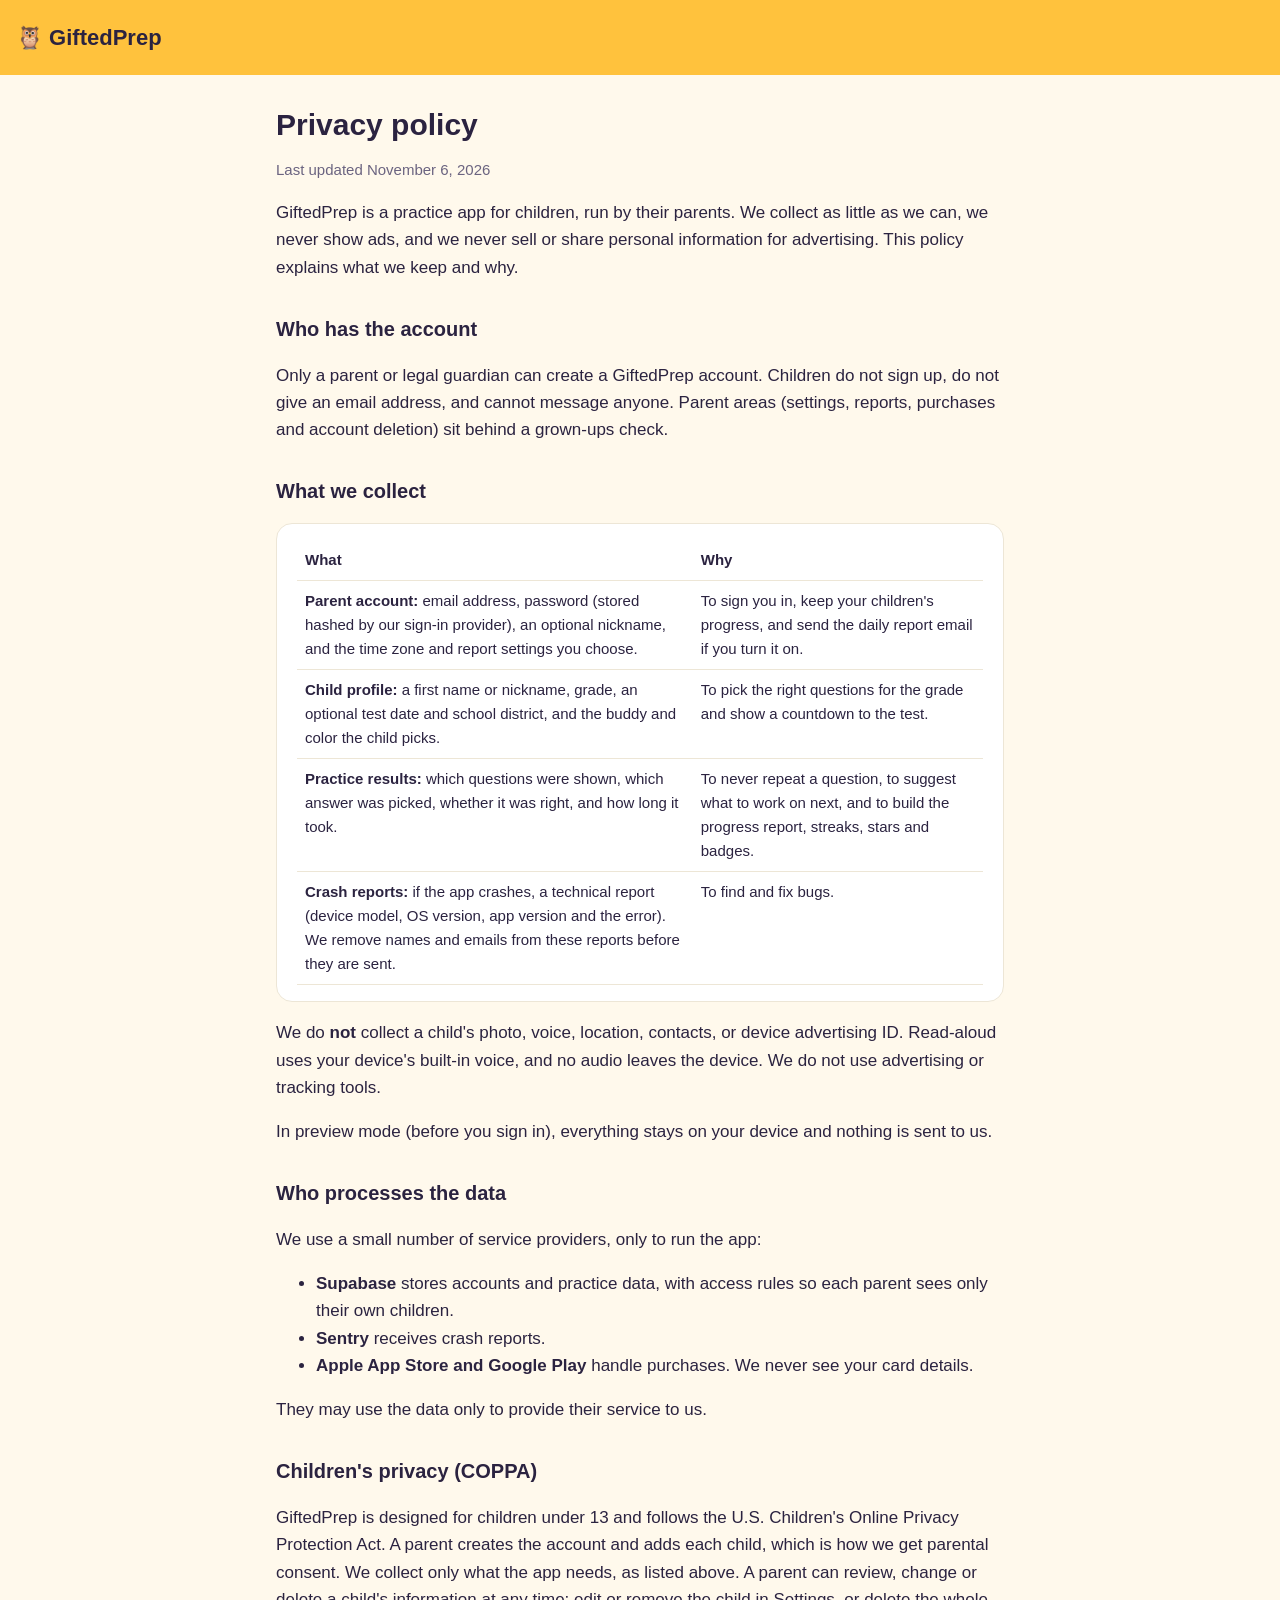
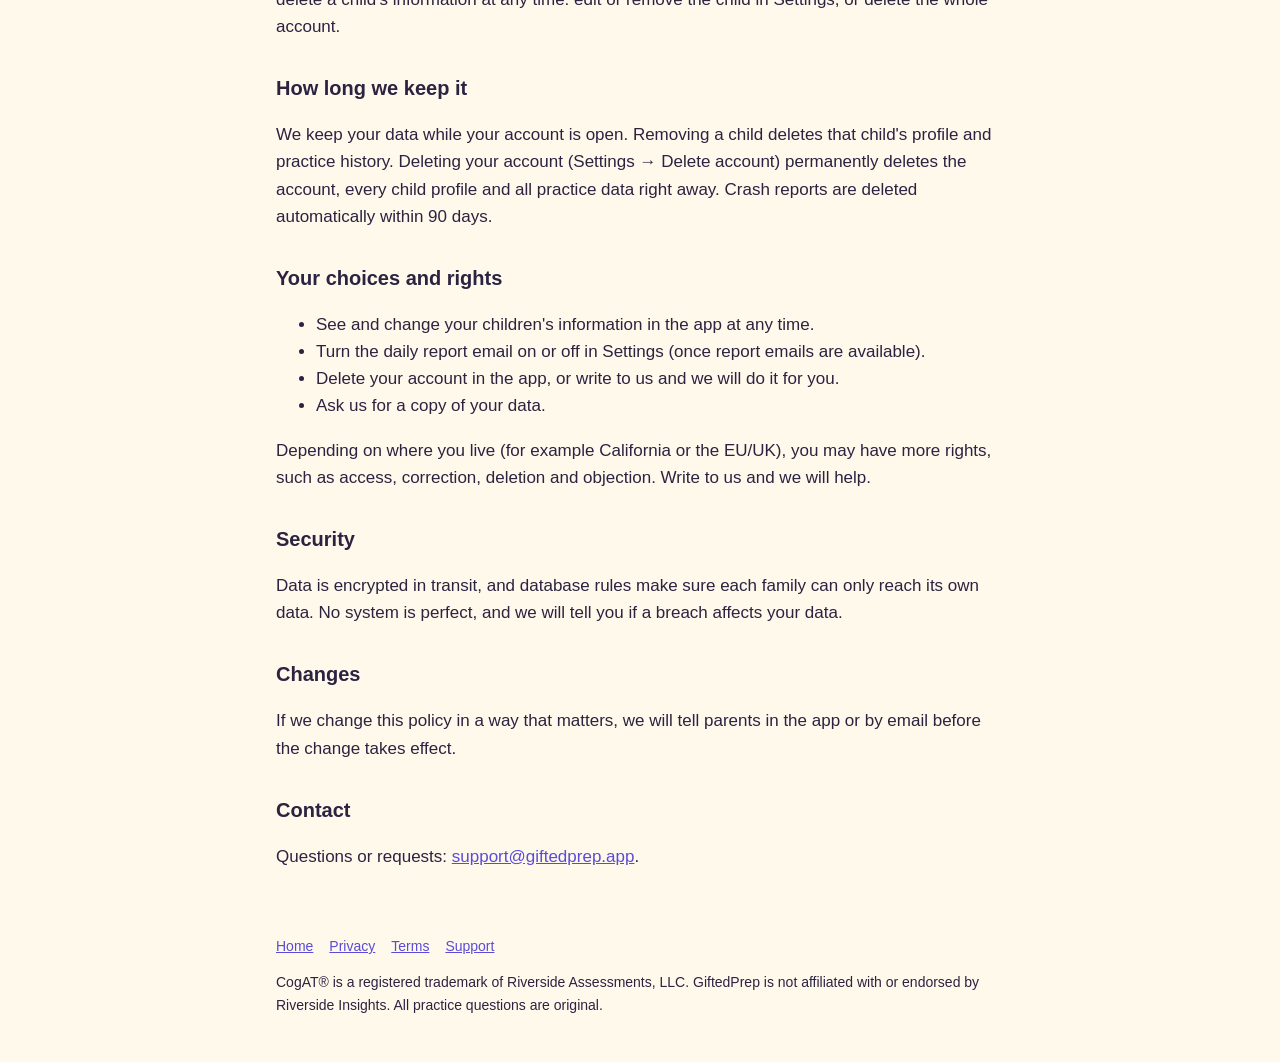
==== privacy.html @ 0c49244e "GiftedPrep public pages: home, privacy, terms, support Co-Authored-By: Claude Opus 5.5 <noreply@anth" ====
<!doctype html><html lang="en"><head><meta charset="utf-8"><meta name="viewport" content="width=device-width, initial-scale=1"><link rel="stylesheet" href="style.css"><title>GiftedPrep privacy policy</title></head><body><header><a href="index.html">🦉 GiftedPrep</a></header><main>
<h1>Privacy policy</h1>
<p class="muted">Last updated November 6, 2026</p>
<p>GiftedPrep is a practice app for children, run by their parents. We collect as little as we can, we never show ads, and we never sell or share personal information for advertising. This policy explains what we keep and why.</p>

<h2>Who has the account</h2>
<p>Only a parent or legal guardian can create a GiftedPrep account. Children do not sign up, do not give an email address, and cannot message anyone. Parent areas (settings, reports, purchases and account deletion) sit behind a grown-ups check.</p>

<h2>What we collect</h2>
<div class="card"><table>
<tr><th>What</th><th>Why</th></tr>
<tr><td><b>Parent account:</b> email address, password (stored hashed by our sign-in provider), an optional nickname, and the time zone and report settings you choose.</td><td>To sign you in, keep your children's progress, and send the daily report email if you turn it on.</td></tr>
<tr><td><b>Child profile:</b> a first name or nickname, grade, an optional test date and school district, and the buddy and color the child picks.</td><td>To pick the right questions for the grade and show a countdown to the test.</td></tr>
<tr><td><b>Practice results:</b> which questions were shown, which answer was picked, whether it was right, and how long it took.</td><td>To never repeat a question, to suggest what to work on next, and to build the progress report, streaks, stars and badges.</td></tr>
<tr><td><b>Crash reports:</b> if the app crashes, a technical report (device model, OS version, app version and the error). We remove names and emails from these reports before they are sent.</td><td>To find and fix bugs.</td></tr>
</table></div>
<p>We do <b>not</b> collect a child's photo, voice, location, contacts, or device advertising ID. Read-aloud uses your device's built-in voice, and no audio leaves the device. We do not use advertising or tracking tools.</p>
<p>In preview mode (before you sign in), everything stays on your device and nothing is sent to us.</p>

<h2>Who processes the data</h2>
<p>We use a small number of service providers, only to run the app:</p>
<ul>
<li><b>Supabase</b> stores accounts and practice data, with access rules so each parent sees only their own children.</li>
<li><b>Sentry</b> receives crash reports.</li>
<li><b>Apple App Store and Google Play</b> handle purchases. We never see your card details.</li>
</ul>
<p>They may use the data only to provide their service to us.</p>

<h2>Children's privacy (COPPA)</h2>
<p>GiftedPrep is designed for children under 13 and follows the U.S. Children's Online Privacy Protection Act. A parent creates the account and adds each child, which is how we get parental consent. We collect only what the app needs, as listed above. A parent can review, change or delete a child's information at any time: edit or remove the child in Settings, or delete the whole account.</p>

<h2>How long we keep it</h2>
<p>We keep your data while your account is open. Removing a child deletes that child's profile and practice history. Deleting your account (Settings → Delete account) permanently deletes the account, every child profile and all practice data right away. Crash reports are deleted automatically within 90 days.</p>

<h2>Your choices and rights</h2>
<ul>
<li>See and change your children's information in the app at any time.</li>
<li>Turn the daily report email on or off in Settings (once report emails are available).</li>
<li>Delete your account in the app, or write to us and we will do it for you.</li>
<li>Ask us for a copy of your data.</li>
</ul>
<p>Depending on where you live (for example California or the EU/UK), you may have more rights, such as access, correction, deletion and objection. Write to us and we will help.</p>

<h2>Security</h2>
<p>Data is encrypted in transit, and database rules make sure each family can only reach its own data. No system is perfect, and we will tell you if a breach affects your data.</p>

<h2>Changes</h2>
<p>If we change this policy in a way that matters, we will tell parents in the app or by email before the change takes effect.</p>

<h2>Contact</h2>
<p>Questions or requests: <a href="mailto:support@giftedprep.app">support@giftedprep.app</a>.</p>
</main><footer><nav><a href="index.html">Home</a><a href="privacy.html">Privacy</a><a href="terms.html">Terms</a><a href="support.html">Support</a></nav><p>CogAT® is a registered trademark of Riverside Assessments, LLC. GiftedPrep is not affiliated with or endorsed by Riverside Insights. All practice questions are original.</p></footer></body></html>
---- style.css ----
:root { --bg: #FFF9EC; --surface: #fff; --ink: #2B2340; --muted: #6B6480; --accent: #5B4BD6; --yellow: #FFC23D; --border: #EDE6D6; }
* { box-sizing: border-box; }
body { margin: 0; background: var(--bg); color: var(--ink); font: 17px/1.6 -apple-system, BlinkMacSystemFont, "Segoe UI", Roboto, sans-serif; }
header { background: var(--yellow); padding: 20px 16px; }
header a { color: var(--ink); text-decoration: none; font-weight: 800; font-size: 22px; }
main { max-width: 760px; margin: 0 auto; padding: 24px 16px 48px; }
h1 { font-size: 30px; line-height: 1.2; margin: 8px 0 4px; }
h2 { font-size: 20px; margin: 32px 0 8px; }
p, li { color: var(--ink); }
.muted { color: var(--muted); font-size: 15px; }
a { color: var(--accent); }
.card { background: var(--surface); border: 1px solid var(--border); border-radius: 16px; padding: 16px 20px; margin: 16px 0; }
table { border-collapse: collapse; width: 100%; font-size: 15px; }
th, td { text-align: left; vertical-align: top; padding: 8px; border-bottom: 1px solid var(--border); }
footer { max-width: 760px; margin: 0 auto; padding: 0 16px 32px; color: var(--muted); font-size: 14px; }
nav a { margin-right: 16px; }
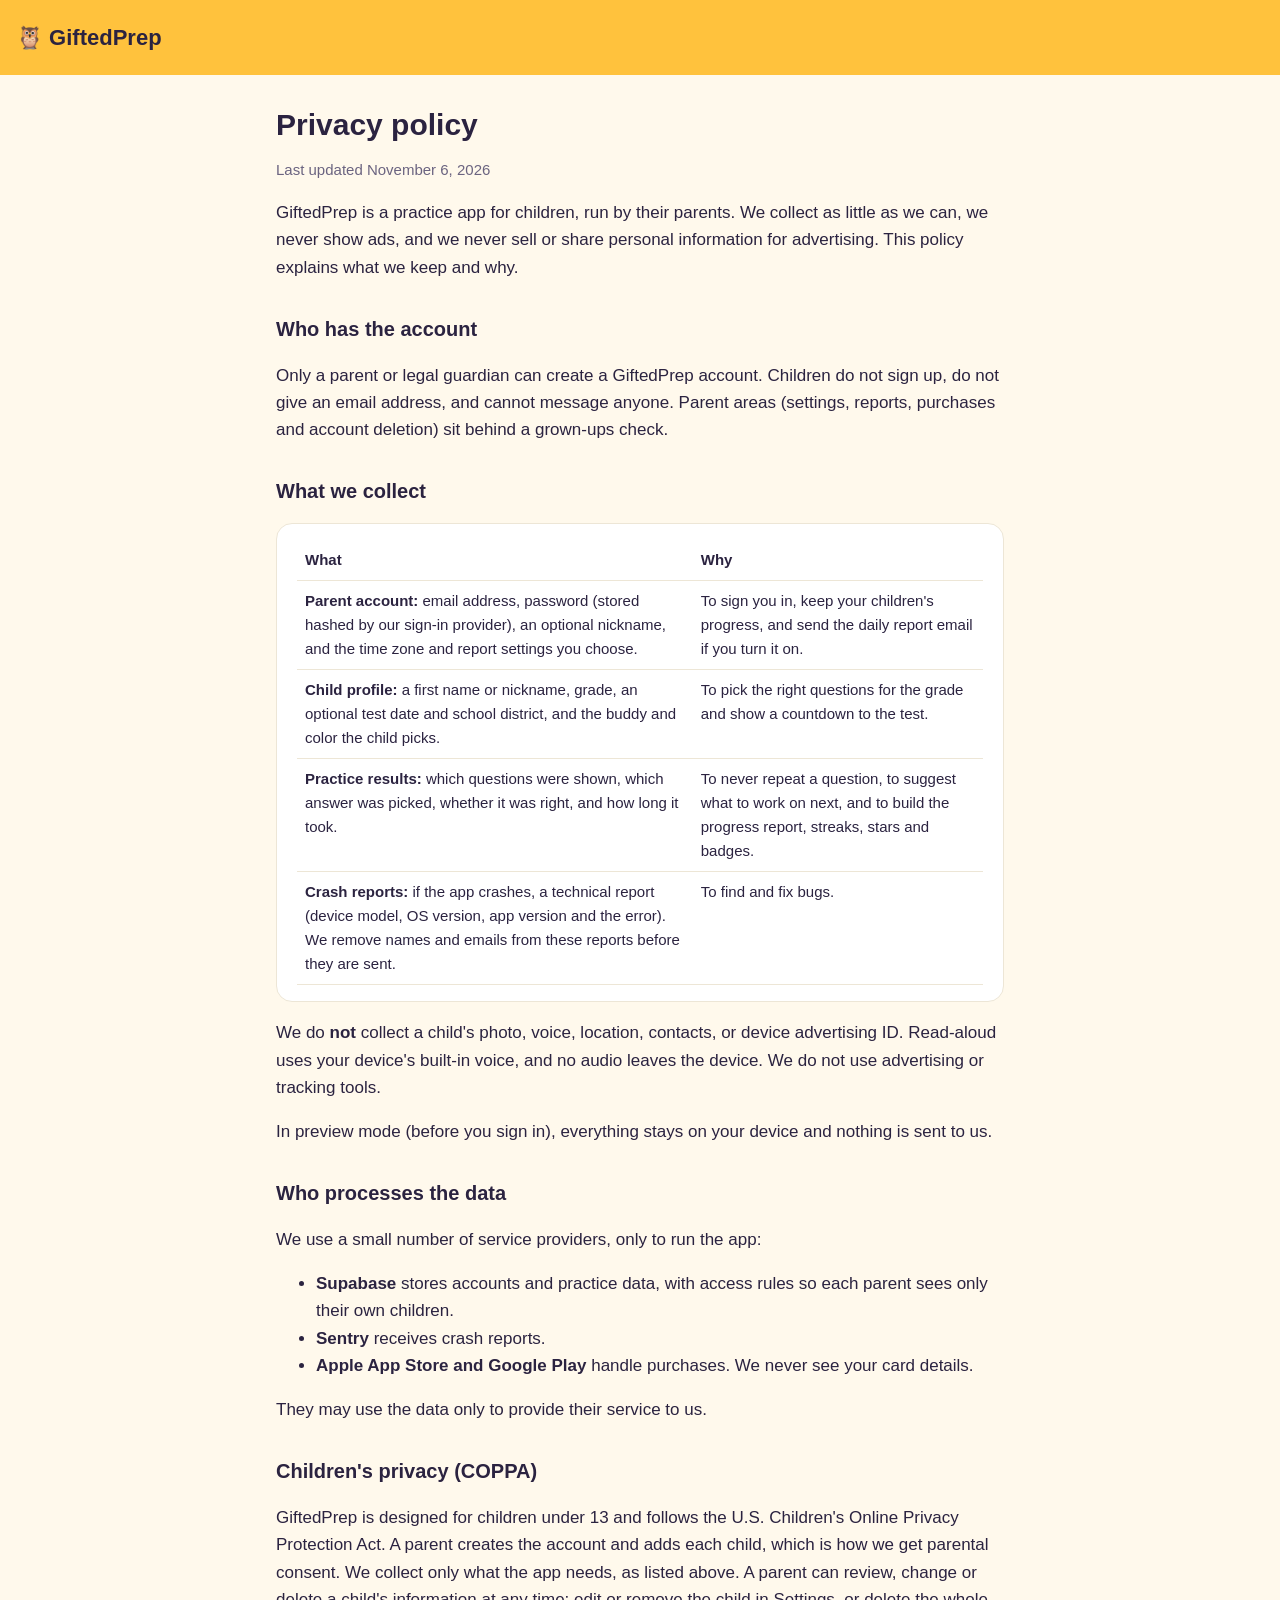
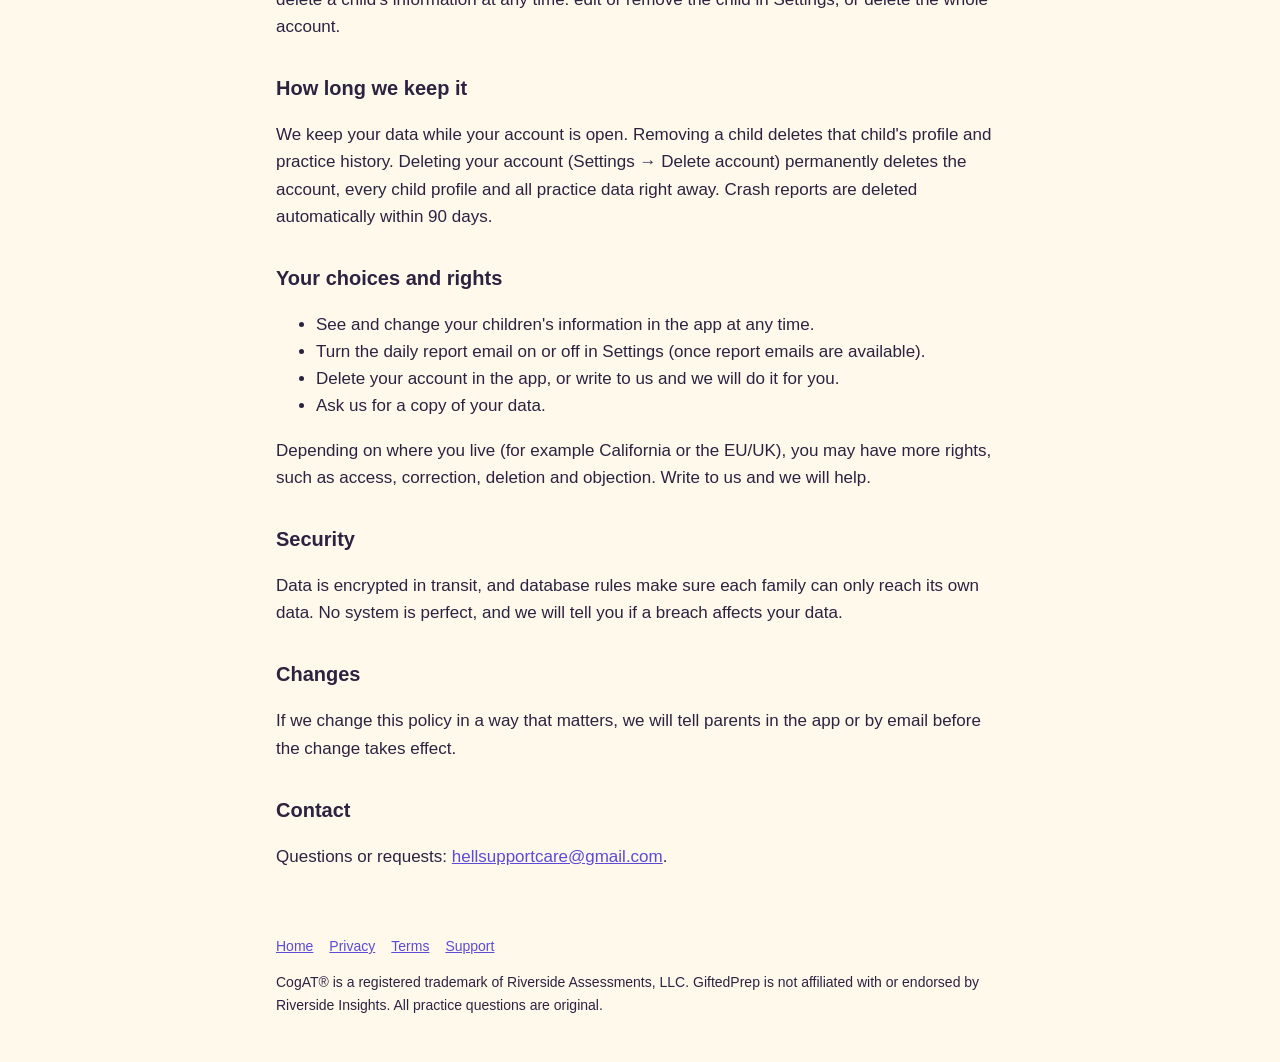
==== commit 9417e70b: "Support email: hellsupportcare@gmail.com Co-Authored-By: Claude Opus 5.5 <noreply@anthropic.com> Cla" ====
--- a/privacy.html
+++ b/privacy.html
@@ -48,5 +48,5 @@
 <p>If we change this policy in a way that matters, we will tell parents in the app or by email before the change takes effect.</p>
 
 <h2>Contact</h2>
-<p>Questions or requests: <a href="mailto:support@giftedprep.app">support@giftedprep.app</a>.</p>
+<p>Questions or requests: <a href="mailto:hellsupportcare@gmail.com">hellsupportcare@gmail.com</a>.</p>
 </main><footer><nav><a href="index.html">Home</a><a href="privacy.html">Privacy</a><a href="terms.html">Terms</a><a href="support.html">Support</a></nav><p>CogAT® is a registered trademark of Riverside Assessments, LLC. GiftedPrep is not affiliated with or endorsed by Riverside Insights. All practice questions are original.</p></footer></body></html>
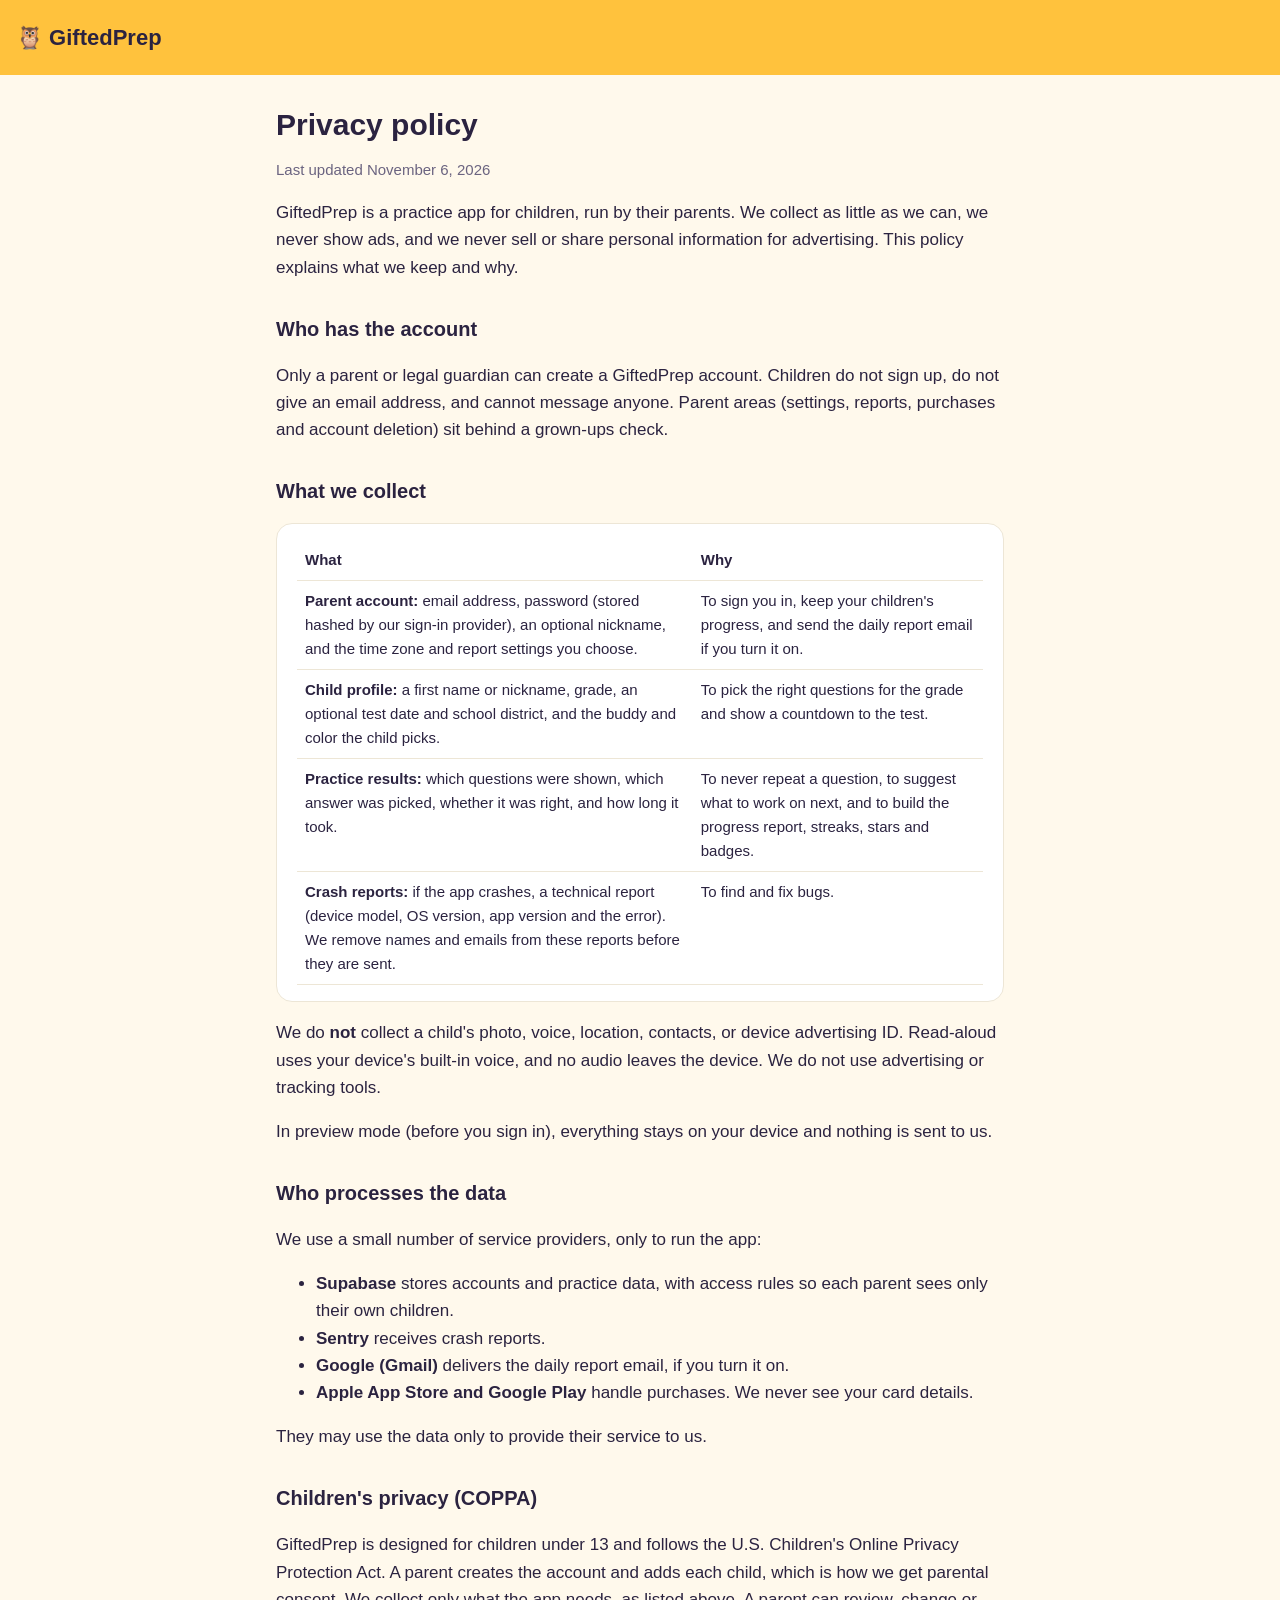
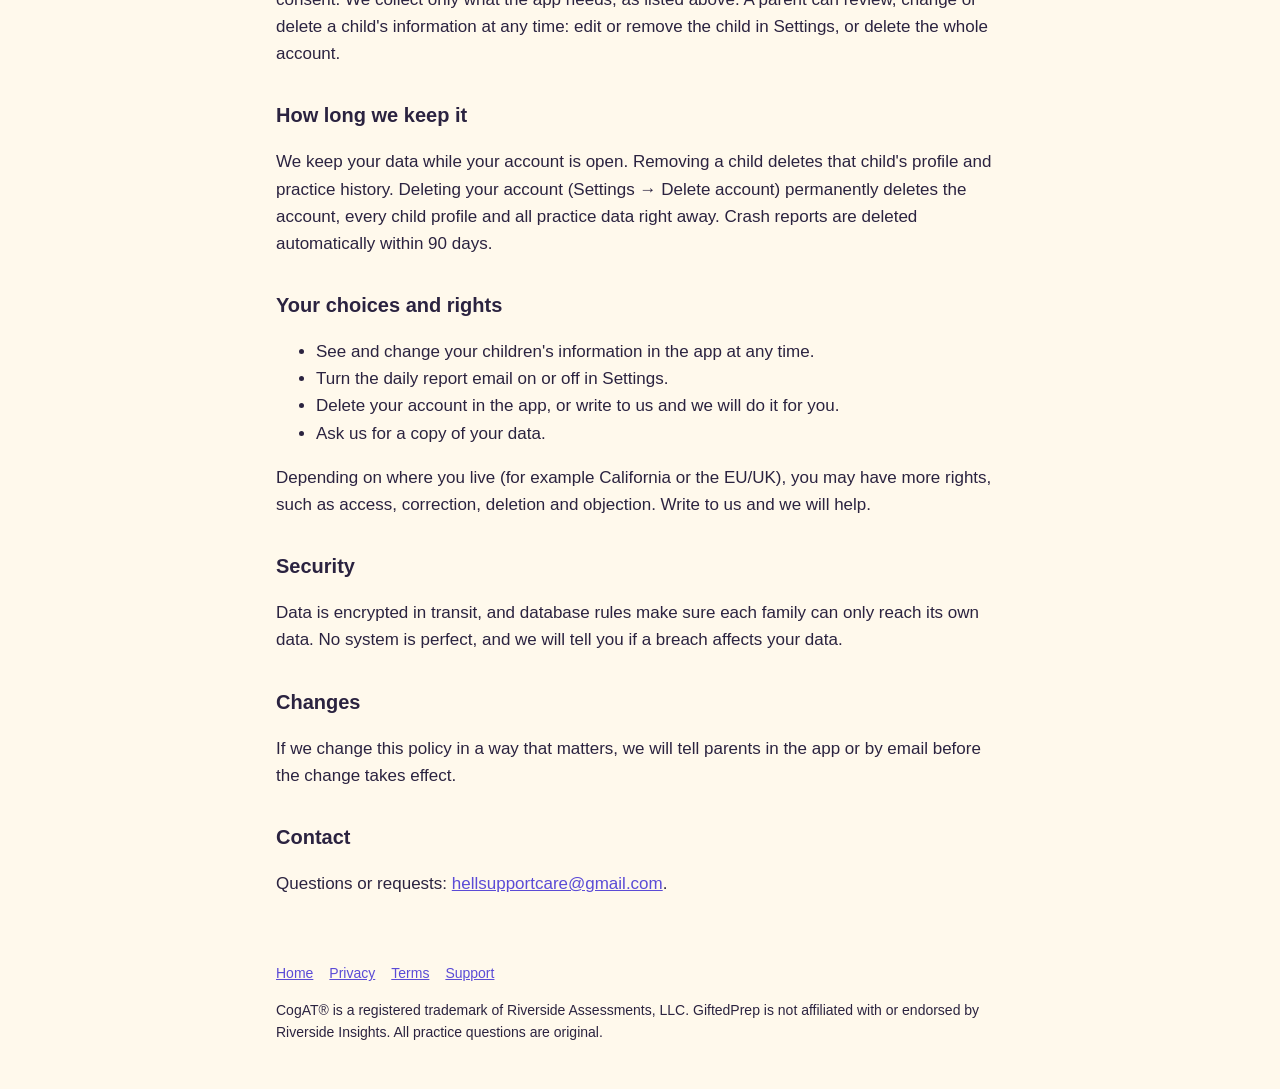
==== commit c9f60c72: "Privacy: daily report email via Gmail Co-Authored-By: Claude Opus 5.5 <noreply@anthropic.com> Claude" ====
--- a/privacy.html
+++ b/privacy.html
@@ -22,6 +22,7 @@
 <ul>
 <li><b>Supabase</b> stores accounts and practice data, with access rules so each parent sees only their own children.</li>
 <li><b>Sentry</b> receives crash reports.</li>
+<li><b>Google (Gmail)</b> delivers the daily report email, if you turn it on.</li>
 <li><b>Apple App Store and Google Play</b> handle purchases. We never see your card details.</li>
 </ul>
 <p>They may use the data only to provide their service to us.</p>
@@ -35,7 +36,7 @@
 <h2>Your choices and rights</h2>
 <ul>
 <li>See and change your children's information in the app at any time.</li>
-<li>Turn the daily report email on or off in Settings (once report emails are available).</li>
+<li>Turn the daily report email on or off in Settings.</li>
 <li>Delete your account in the app, or write to us and we will do it for you.</li>
 <li>Ask us for a copy of your data.</li>
 </ul>
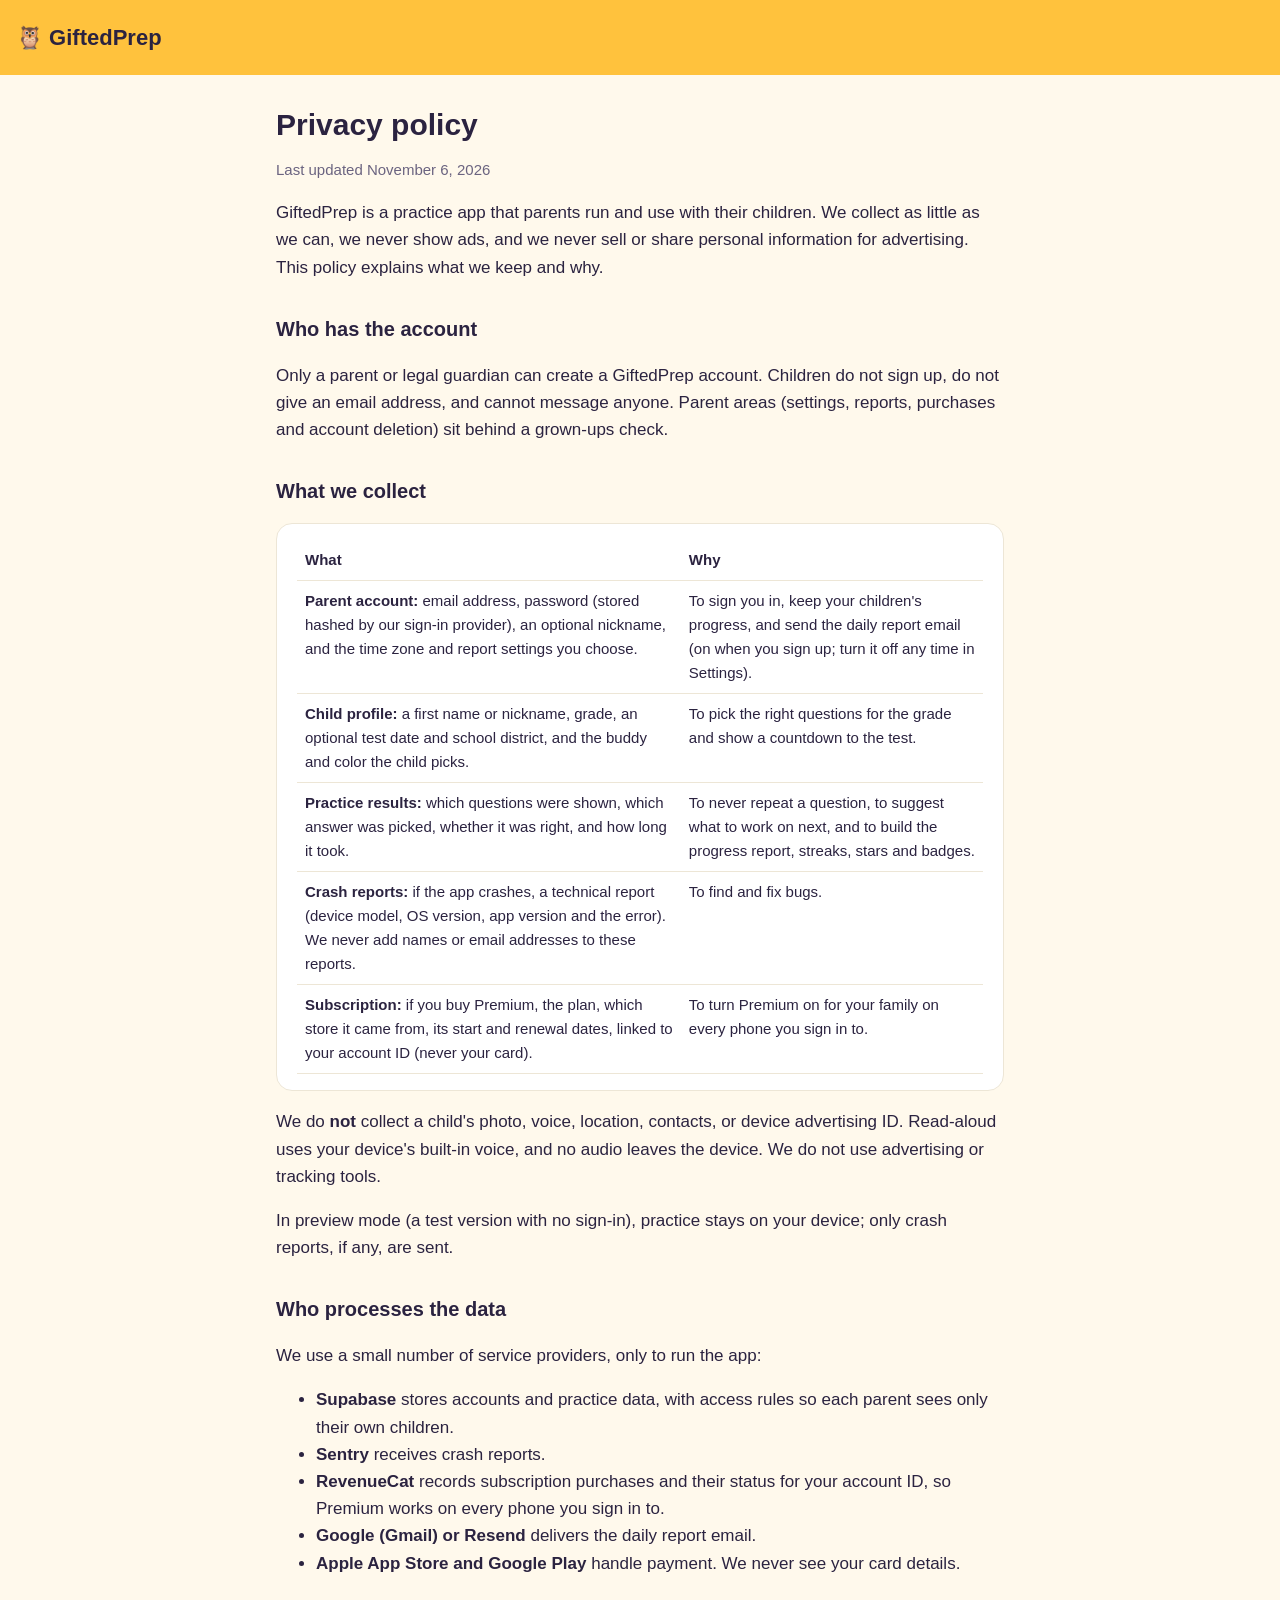
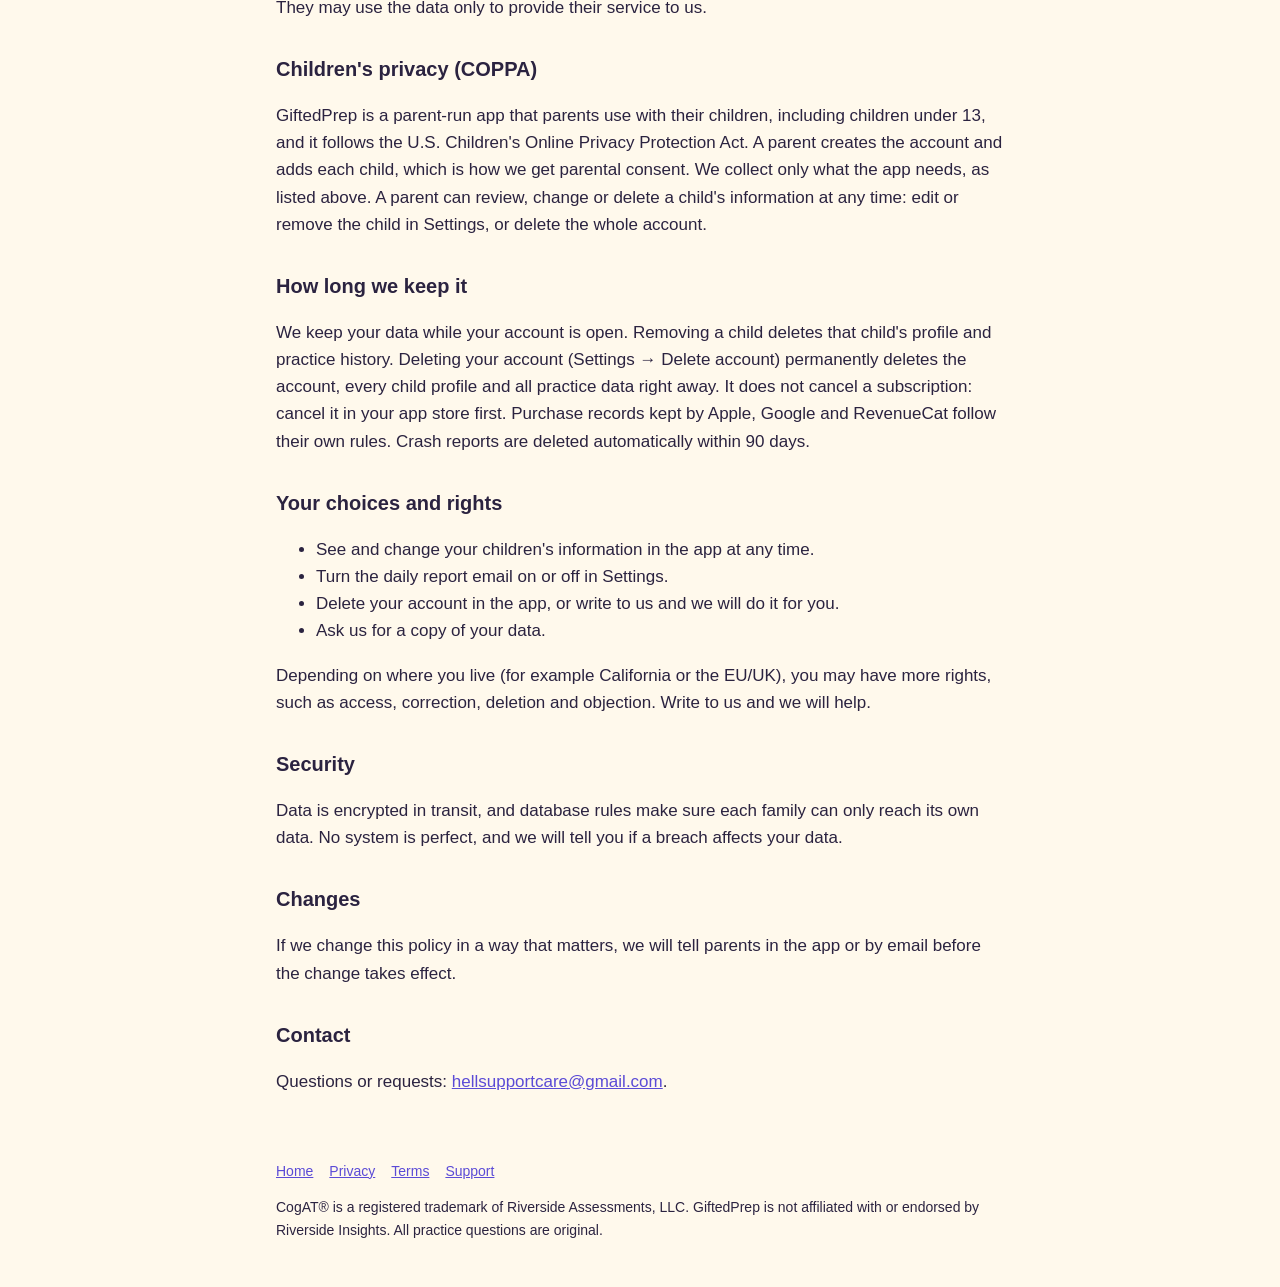
==== commit 61ca558f: "Privacy policy: parent-run app, RevenueCat, report email default, billing on delete Same text as the" ====
--- a/privacy.html
+++ b/privacy.html
@@ -1,7 +1,7 @@
 <!doctype html><html lang="en"><head><meta charset="utf-8"><meta name="viewport" content="width=device-width, initial-scale=1"><link rel="stylesheet" href="style.css"><title>GiftedPrep privacy policy</title></head><body><header><a href="index.html">🦉 GiftedPrep</a></header><main>
 <h1>Privacy policy</h1>
 <p class="muted">Last updated November 6, 2026</p>
-<p>GiftedPrep is a practice app for children, run by their parents. We collect as little as we can, we never show ads, and we never sell or share personal information for advertising. This policy explains what we keep and why.</p>
+<p>GiftedPrep is a practice app that parents run and use with their children. We collect as little as we can, we never show ads, and we never sell or share personal information for advertising. This policy explains what we keep and why.</p>
 
 <h2>Who has the account</h2>
 <p>Only a parent or legal guardian can create a GiftedPrep account. Children do not sign up, do not give an email address, and cannot message anyone. Parent areas (settings, reports, purchases and account deletion) sit behind a grown-ups check.</p>
@@ -9,29 +9,31 @@
 <h2>What we collect</h2>
 <div class="card"><table>
 <tr><th>What</th><th>Why</th></tr>
-<tr><td><b>Parent account:</b> email address, password (stored hashed by our sign-in provider), an optional nickname, and the time zone and report settings you choose.</td><td>To sign you in, keep your children's progress, and send the daily report email if you turn it on.</td></tr>
+<tr><td><b>Parent account:</b> email address, password (stored hashed by our sign-in provider), an optional nickname, and the time zone and report settings you choose.</td><td>To sign you in, keep your children's progress, and send the daily report email (on when you sign up; turn it off any time in Settings).</td></tr>
 <tr><td><b>Child profile:</b> a first name or nickname, grade, an optional test date and school district, and the buddy and color the child picks.</td><td>To pick the right questions for the grade and show a countdown to the test.</td></tr>
 <tr><td><b>Practice results:</b> which questions were shown, which answer was picked, whether it was right, and how long it took.</td><td>To never repeat a question, to suggest what to work on next, and to build the progress report, streaks, stars and badges.</td></tr>
-<tr><td><b>Crash reports:</b> if the app crashes, a technical report (device model, OS version, app version and the error). We remove names and emails from these reports before they are sent.</td><td>To find and fix bugs.</td></tr>
+<tr><td><b>Crash reports:</b> if the app crashes, a technical report (device model, OS version, app version and the error). We never add names or email addresses to these reports.</td><td>To find and fix bugs.</td></tr>
+<tr><td><b>Subscription:</b> if you buy Premium, the plan, which store it came from, its start and renewal dates, linked to your account ID (never your card).</td><td>To turn Premium on for your family on every phone you sign in to.</td></tr>
 </table></div>
 <p>We do <b>not</b> collect a child's photo, voice, location, contacts, or device advertising ID. Read-aloud uses your device's built-in voice, and no audio leaves the device. We do not use advertising or tracking tools.</p>
-<p>In preview mode (before you sign in), everything stays on your device and nothing is sent to us.</p>
+<p>In preview mode (a test version with no sign-in), practice stays on your device; only crash reports, if any, are sent.</p>
 
 <h2>Who processes the data</h2>
 <p>We use a small number of service providers, only to run the app:</p>
 <ul>
 <li><b>Supabase</b> stores accounts and practice data, with access rules so each parent sees only their own children.</li>
 <li><b>Sentry</b> receives crash reports.</li>
-<li><b>Google (Gmail)</b> delivers the daily report email, if you turn it on.</li>
-<li><b>Apple App Store and Google Play</b> handle purchases. We never see your card details.</li>
+<li><b>RevenueCat</b> records subscription purchases and their status for your account ID, so Premium works on every phone you sign in to.</li>
+<li><b>Google (Gmail) or Resend</b> delivers the daily report email.</li>
+<li><b>Apple App Store and Google Play</b> handle payment. We never see your card details.</li>
 </ul>
 <p>They may use the data only to provide their service to us.</p>
 
 <h2>Children's privacy (COPPA)</h2>
-<p>GiftedPrep is designed for children under 13 and follows the U.S. Children's Online Privacy Protection Act. A parent creates the account and adds each child, which is how we get parental consent. We collect only what the app needs, as listed above. A parent can review, change or delete a child's information at any time: edit or remove the child in Settings, or delete the whole account.</p>
+<p>GiftedPrep is a parent-run app that parents use with their children, including children under 13, and it follows the U.S. Children's Online Privacy Protection Act. A parent creates the account and adds each child, which is how we get parental consent. We collect only what the app needs, as listed above. A parent can review, change or delete a child's information at any time: edit or remove the child in Settings, or delete the whole account.</p>
 
 <h2>How long we keep it</h2>
-<p>We keep your data while your account is open. Removing a child deletes that child's profile and practice history. Deleting your account (Settings → Delete account) permanently deletes the account, every child profile and all practice data right away. Crash reports are deleted automatically within 90 days.</p>
+<p>We keep your data while your account is open. Removing a child deletes that child's profile and practice history. Deleting your account (Settings → Delete account) permanently deletes the account, every child profile and all practice data right away. It does not cancel a subscription: cancel it in your app store first. Purchase records kept by Apple, Google and RevenueCat follow their own rules. Crash reports are deleted automatically within 90 days.</p>
 
 <h2>Your choices and rights</h2>
 <ul>
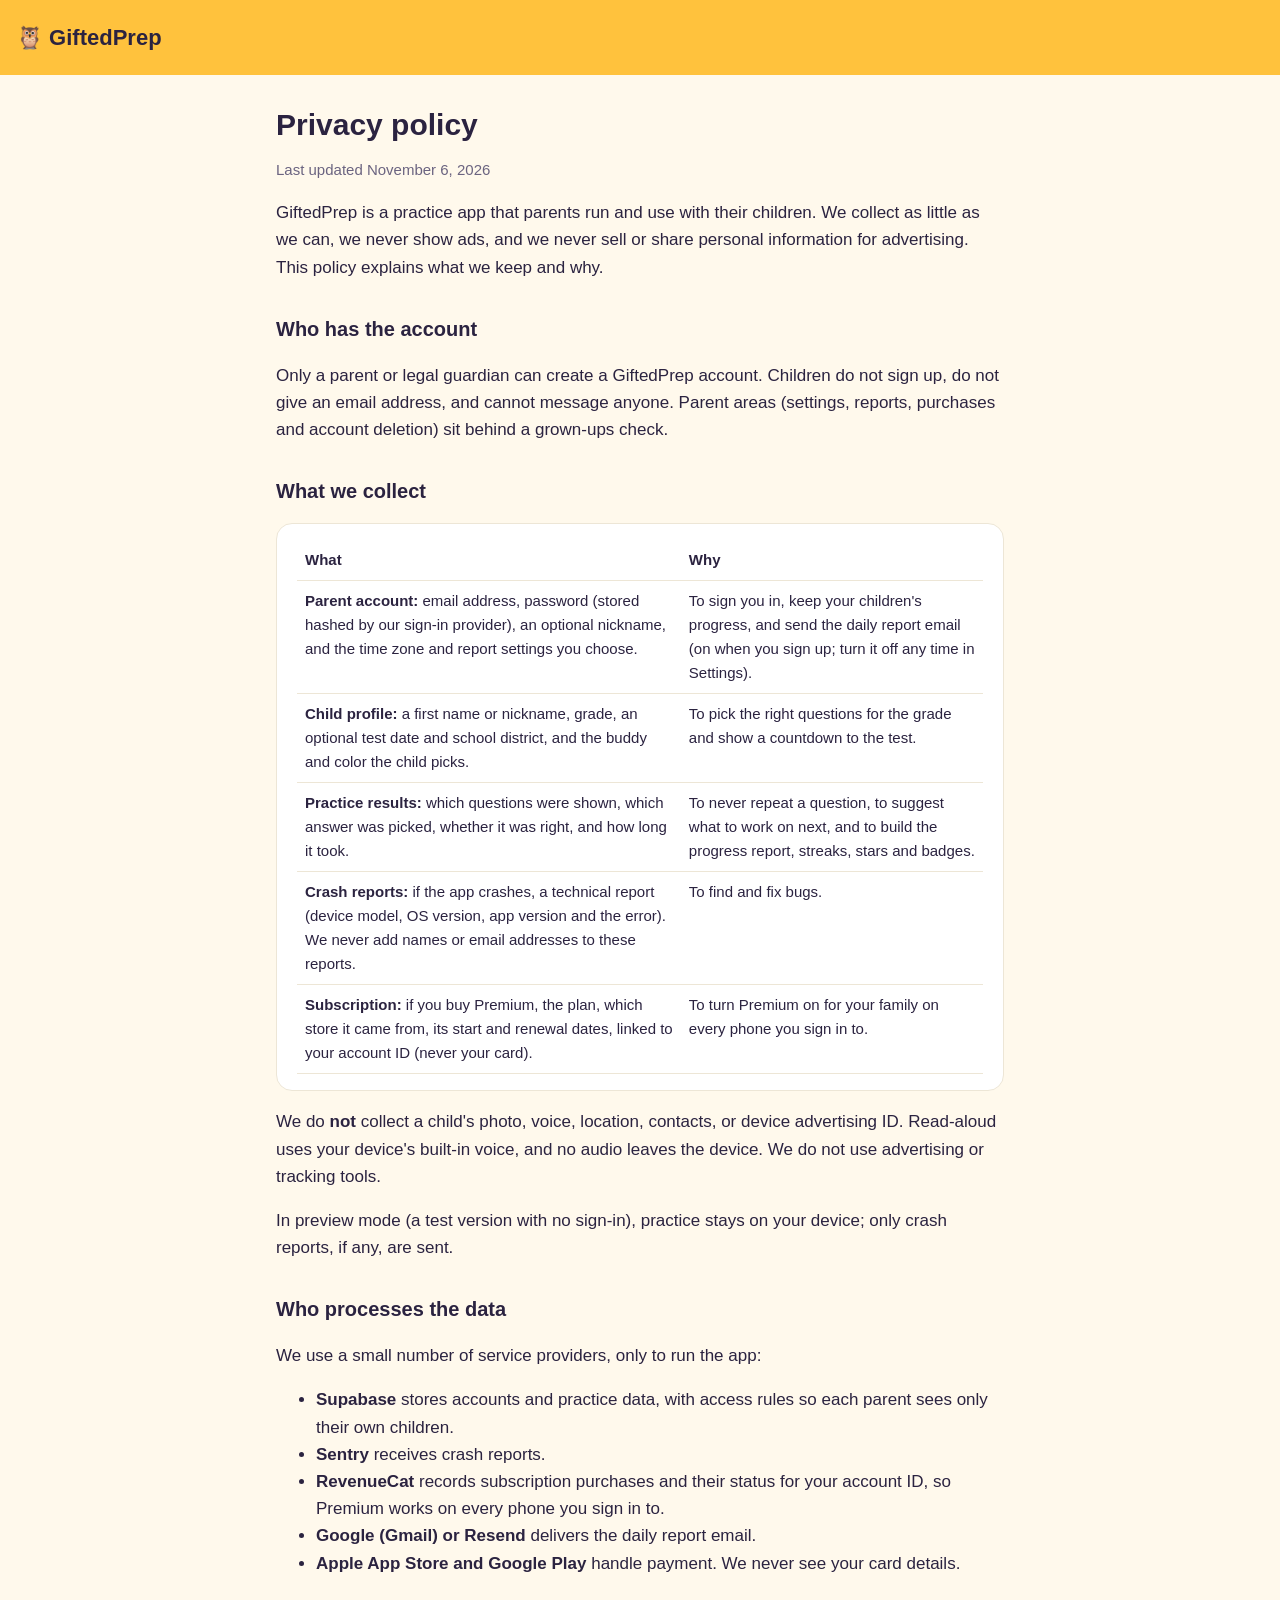
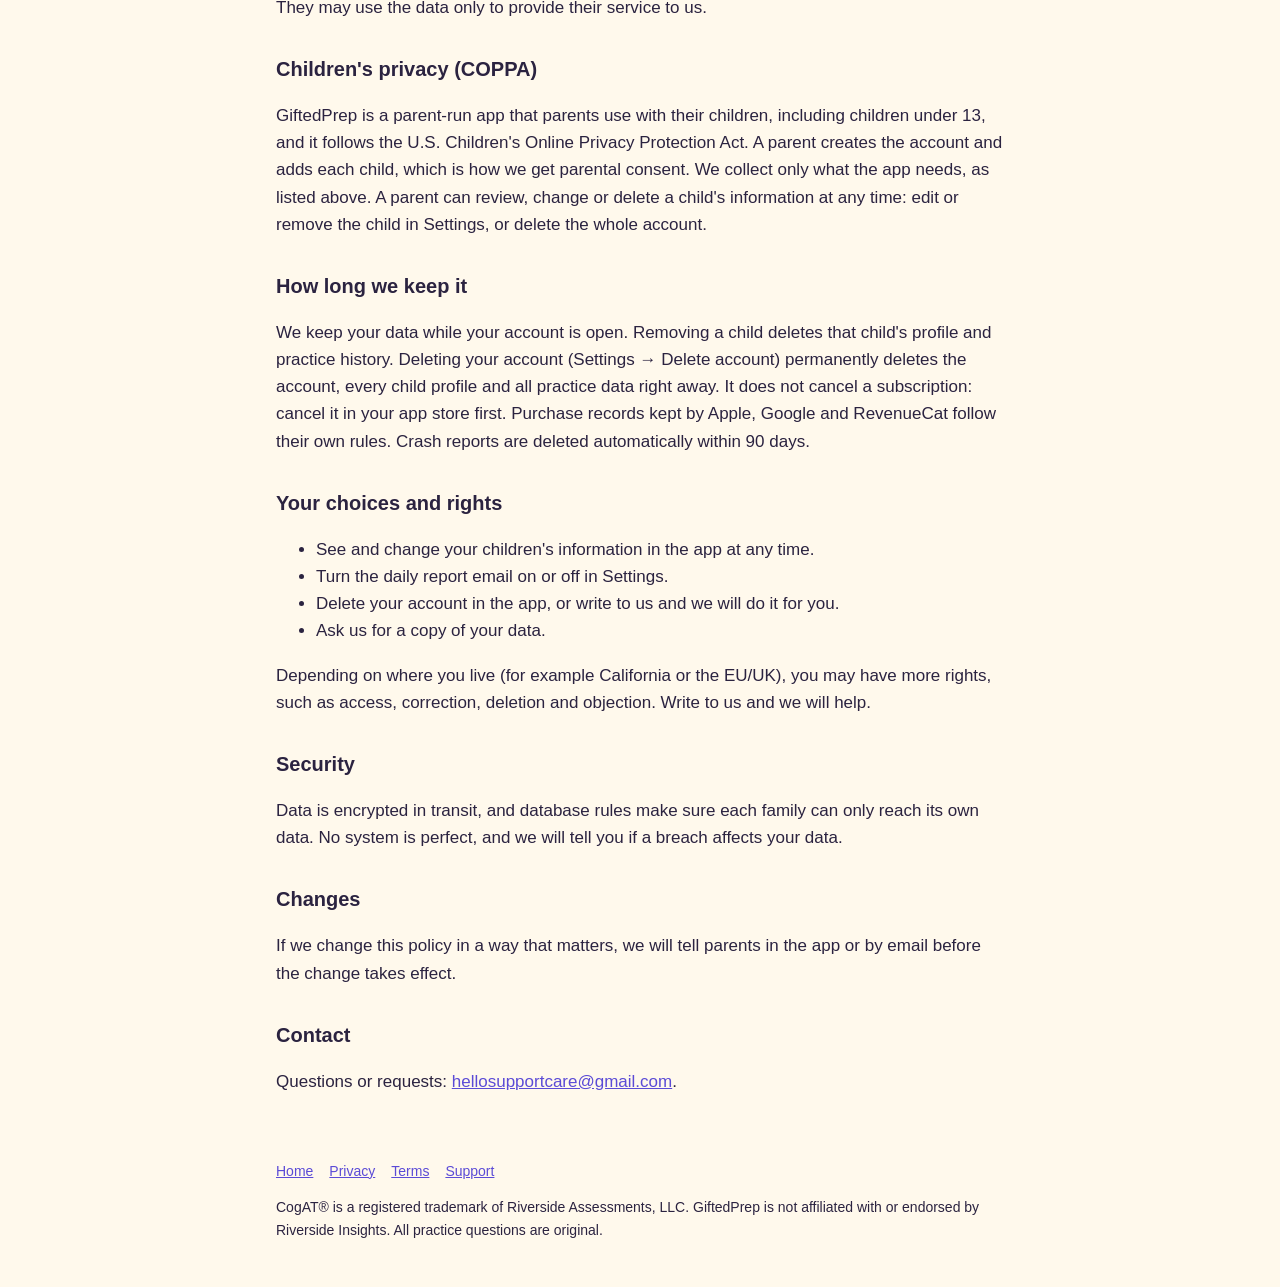
==== commit 1b7b0269: "Fix the support email spelling: hellosupportcare@gmail.com Co-Authored-By: Claude Opus 5.5 <noreply@" ====
--- a/privacy.html
+++ b/privacy.html
@@ -51,5 +51,5 @@
 <p>If we change this policy in a way that matters, we will tell parents in the app or by email before the change takes effect.</p>
 
 <h2>Contact</h2>
-<p>Questions or requests: <a href="mailto:hellsupportcare@gmail.com">hellsupportcare@gmail.com</a>.</p>
+<p>Questions or requests: <a href="mailto:hellosupportcare@gmail.com">hellosupportcare@gmail.com</a>.</p>
 </main><footer><nav><a href="index.html">Home</a><a href="privacy.html">Privacy</a><a href="terms.html">Terms</a><a href="support.html">Support</a></nav><p>CogAT® is a registered trademark of Riverside Assessments, LLC. GiftedPrep is not affiliated with or endorsed by Riverside Insights. All practice questions are original.</p></footer></body></html>
